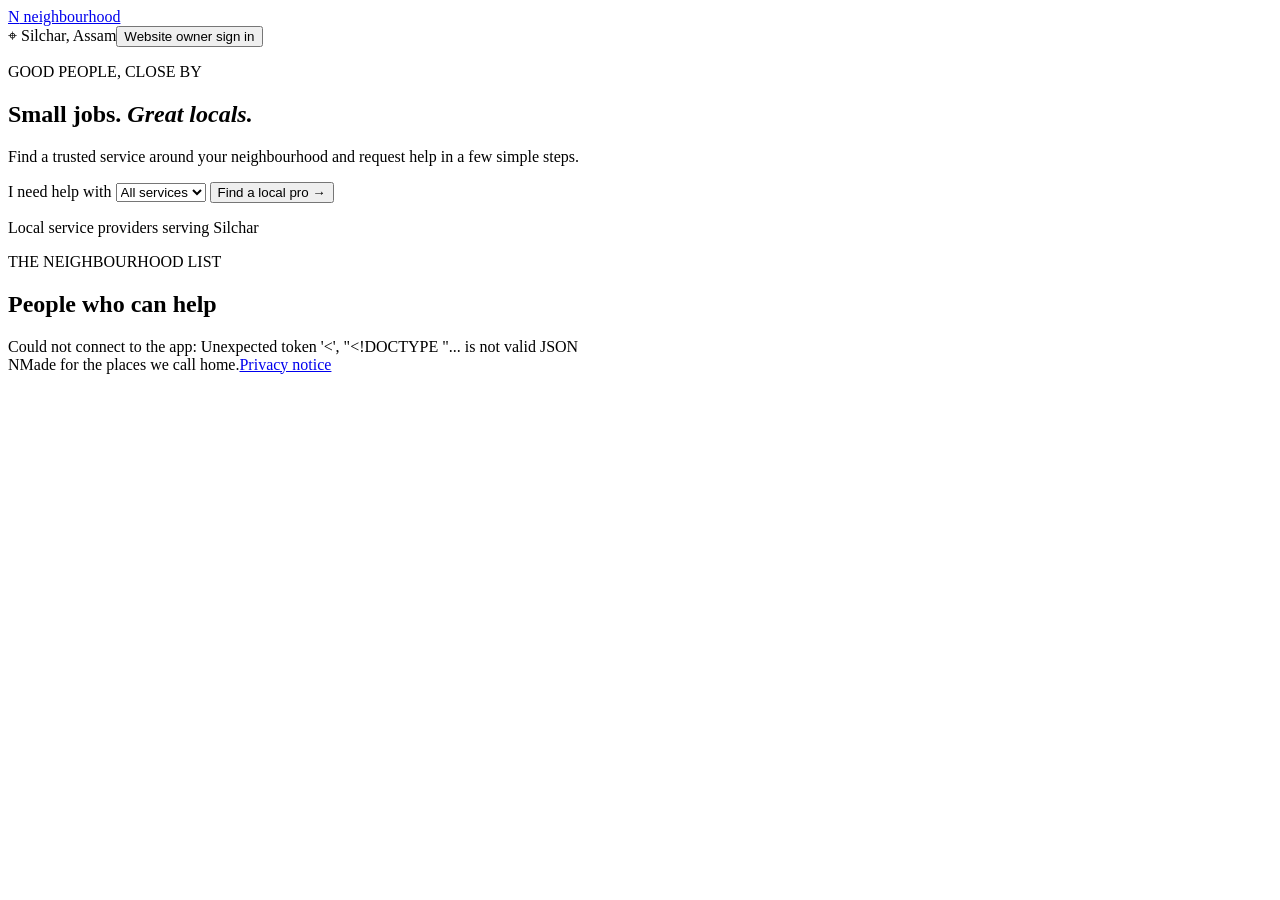
==== static/index.html @ d1319242 "Add static/index.html" ====
<!doctype html>
<html lang="en">
<head>
  <meta charset="utf-8">
  <meta name="viewport" content="width=device-width, initial-scale=1">
  <meta name="description" content="A simple way to find and request local services in Silchar.">
  <title>Neighbourhood — Local Services</title>
  <link rel="stylesheet" href="/static/styles.css">
  <link rel="stylesheet" href="/static/management.css">
</head>
<body>
  <header class="topbar">
    <a class="brand" href="/" aria-label="Neighbourhood home"><span class="brand-mark">N</span> neighbourhood</a>
    <div class="header-actions"><span class="location">⌖ <span>Silchar, Assam</span></span><button id="admin-button" class="manage-button">Website owner sign in</button></div>
  </header>
  <main>
    <section class="hero">
      <p class="eyebrow">GOOD PEOPLE, CLOSE BY</p>
      <h1>Small jobs. <em>Great locals.</em></h1>
      <p class="intro">Find a trusted service around your neighbourhood and request help in a few simple steps.</p>
      <div class="search-row">
        <label class="search-label" for="category-filter">I need help with</label>
        <select id="category-filter"><option value="">All services</option></select>
        <button id="search-button" class="button button-dark">Find a local pro <span>→</span></button>
      </div>
      <p class="microcopy">Local service providers serving Silchar</p>
    </section>
    <p id="success-message" class="success-message" role="status" hidden></p>
    <section class="section-heading">
      <div><p class="eyebrow">THE NEIGHBOURHOOD LIST</p><h2>People who can help</h2></div>
      <span id="provider-count" class="count"></span>
    </section>
    <section id="provider-list" class="provider-grid" aria-live="polite"></section>
    <section class="manage-section admin-only" hidden>
      <div class="section-heading"><div><p class="eyebrow">FOR LOCAL BUSINESSES</p><h2>Manage your listings</h2></div>
        <button id="add-provider-button" class="button button-dark">Add a provider <span>＋</span></button>
      </div>
      <p class="manage-note">Business listings are reviewed and managed by the website owner.</p>
    </section>
    <section class="requests-section admin-only" hidden>
      <div class="section-heading"><div><p class="eyebrow">OWNER MANAGEMENT</p><h2>Recent service requests</h2></div><div class="owner-tools"><span id="request-count" class="count"></span><a class="manage-button" href="/api/admin/requests.csv">Download private backup</a></div></div>
      <div id="request-list" class="request-list" aria-live="polite"></div>
      <p class="manage-note">Requests are not emailed yet. Sign in regularly to check for new requests.</p>
    </section>
  </main>
  <dialog id="request-dialog">
    <form id="request-form" class="request-form">
      <button type="button" id="close-dialog" class="close-button" aria-label="Close">×</button>
      <p class="eyebrow">MAKE IT HAPPEN</p><h2>Request a service</h2>
      <p id="selected-provider" class="selected-provider"></p>
      <input type="hidden" id="service-id" name="service_id">
      <label>Your name<input name="customer_name" required minlength="2" maxlength="80" placeholder="e.g. Biplab Das"></label>
      <label>Phone number<input name="customer_phone" required minlength="7" maxlength="20" placeholder="Your contact number"></label>
      <label>What do you need?<textarea name="details" required minlength="5" maxlength="500" rows="3" placeholder="Tell us a little about the service you need"></textarea></label>
      <label class="consent-row"><input name="privacy_consent" type="checkbox" required> I have read the <a href="/privacy" target="_blank" rel="noopener">privacy notice</a> and agree that the website owner may use these details to follow up about this request.</label>
      <p class="privacy-note">Do not include passwords, payment information, or other sensitive details.</p>
      <p id="form-message" class="form-message" role="status"></p>
      <button class="button button-dark submit-button" type="submit">Send request <span>→</span></button>
    </form>
  </dialog>
  <dialog id="admin-login-dialog">
    <form id="admin-login-form" class="request-form">
      <button type="button" id="close-admin-dialog" class="close-button" aria-label="Close">×</button>
      <p class="eyebrow">WEBSITE MANAGEMENT</p><h2>Owner sign in</h2>
      <label>Owner password<input name="password" type="password" required autocomplete="current-password" placeholder="Enter the website owner password"></label>
      <p id="admin-message" class="form-message" role="status"></p>
      <button class="button button-dark submit-button" type="submit">Sign in</button>
    </form>
  </dialog>
  <dialog id="provider-dialog">
    <form id="provider-form" class="request-form">
      <button type="button" id="close-provider-dialog" class="close-button" aria-label="Close">×</button>
      <p class="eyebrow">LOCAL BUSINESS DIRECTORY</p><h2 id="provider-form-title">Add a provider</h2>
      <input type="hidden" name="provider_id">
      <label>Business name<input name="name" required minlength="2" maxlength="80" placeholder="e.g. Das Home Services"></label>
      <label>Service category<input name="category" required minlength="2" maxlength="50" placeholder="e.g. Plumbing"></label>
      <label>Area served<input name="area" required minlength="2" maxlength="80" placeholder="e.g. Silchar"></label>
      <label>Contact phone<input name="phone" required minlength="7" maxlength="20" placeholder="Business contact number"></label>
      <p id="provider-form-message" class="form-message" role="status"></p>
      <button class="button button-dark submit-button" type="submit">Save listing <span>→</span></button>
    </form>
  </dialog>
  <footer><span class="brand-mark">N</span><span>Made for the places we call home.</span><a class="footer-note" href="/privacy">Privacy notice</a></footer>
  <script src="/static/app.js"></script>
</body>
</html>
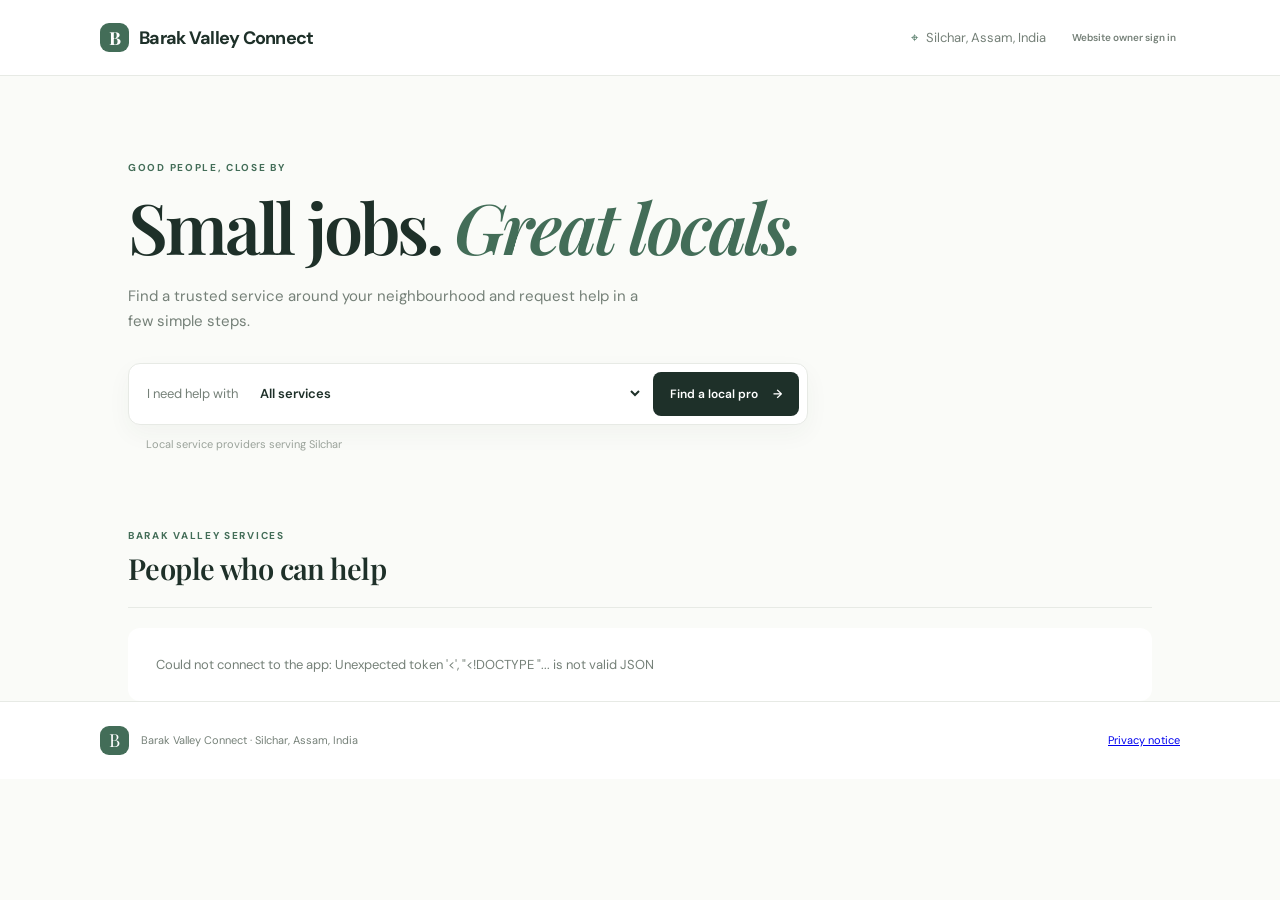
==== commit da2a7402: "Rebrand static/index.html for Barak Valley Connect" ====
--- a/static/index.html
+++ b/static/index.html
@@ -3,15 +3,15 @@
 <head>
   <meta charset="utf-8">
   <meta name="viewport" content="width=device-width, initial-scale=1">
-  <meta name="description" content="A simple way to find and request local services in Silchar.">
-  <title>Neighbourhood — Local Services</title>
+  <meta name="description" content="Find and request local services across the Barak Valley, based in Silchar, Assam, India.">
+  <title>Barak Valley Connect — Local Services</title>
   <link rel="stylesheet" href="/static/styles.css">
   <link rel="stylesheet" href="/static/management.css">
 </head>
 <body>
   <header class="topbar">
-    <a class="brand" href="/" aria-label="Neighbourhood home"><span class="brand-mark">N</span> neighbourhood</a>
-    <div class="header-actions"><span class="location">⌖ <span>Silchar, Assam</span></span><button id="admin-button" class="manage-button">Website owner sign in</button></div>
+    <a class="brand" href="/" aria-label="Barak Valley Connect home"><span class="brand-mark">B</span> Barak Valley Connect</a>
+    <div class="header-actions"><span class="location">⌖ <span>Silchar, Assam, India</span></span><button id="admin-button" class="manage-button">Website owner sign in</button></div>
   </header>
   <main>
     <section class="hero">
@@ -27,7 +27,7 @@
     </section>
     <p id="success-message" class="success-message" role="status" hidden></p>
     <section class="section-heading">
-      <div><p class="eyebrow">THE NEIGHBOURHOOD LIST</p><h2>People who can help</h2></div>
+      <div><p class="eyebrow">BARAK VALLEY SERVICES</p><h2>People who can help</h2></div>
       <span id="provider-count" class="count"></span>
     </section>
     <section id="provider-list" class="provider-grid" aria-live="polite"></section>
@@ -80,7 +80,7 @@
       <button class="button button-dark submit-button" type="submit">Save listing <span>→</span></button>
     </form>
   </dialog>
-  <footer><span class="brand-mark">N</span><span>Made for the places we call home.</span><a class="footer-note" href="/privacy">Privacy notice</a></footer>
+  <footer><span class="brand-mark">B</span><span>Barak Valley Connect · Silchar, Assam, India</span><a class="footer-note" href="/privacy">Privacy notice</a></footer>
   <script src="/static/app.js"></script>
 </body>
 </html>
--- a/static/styles.css
+++ b/static/styles.css
@@ -0,0 +1,3 @@
+@import url('https://fonts.googleapis.com/css2?family=DM+Sans:wght@400;500;600;700&family=Playfair+Display:ital,wght@0,600;0,700;1,600&display=swap');
+:root{--ink:#1e3029;--muted:#758078;--green:#436d58;--line:#e7eae5;--paper:#fafbf8;--cream:#eff3eb;--orange:#dca87a}*{box-sizing:border-box}body{margin:0;background:var(--paper);color:var(--ink);font-family:'DM Sans',sans-serif}.topbar{height:76px;border-bottom:1px solid var(--line);display:flex;align-items:center;justify-content:space-between;padding:0 max(calc((100vw - 1080px)/2),7vw);background:#fff}.brand{font-weight:700;letter-spacing:-.04em;font-size:18px;display:flex;gap:10px;align-items:center;color:var(--ink);text-decoration:none}.brand-mark{width:29px;height:29px;border-radius:9px;background:var(--green);color:#fff;display:inline-grid;place-items:center;font-family:'Playfair Display',serif;font-size:18px}.location{color:var(--green);font-size:13px;display:flex;gap:8px;align-items:center}.location span{color:var(--muted)}main{max-width:1080px;margin:auto;padding:0 28px}.hero{padding:85px 0 78px;max-width:730px}.eyebrow{font-size:10px;font-weight:700;letter-spacing:.17em;color:var(--green);margin:0 0 15px}.hero h1{font:600 clamp(44px,7vw,70px)/1.07 'Playfair Display',serif;letter-spacing:-.045em;margin:0}.hero h1 em{color:var(--green);font-weight:600}.intro{max-width:515px;color:var(--muted);line-height:1.7;font-size:15px;margin:20px 0 28px}.search-row{display:flex;align-items:center;gap:10px;background:#fff;border:1px solid var(--line);border-radius:12px;padding:8px 8px 8px 18px;box-shadow:0 9px 24px #3346390b;max-width:680px}.search-label{font-size:13px;color:var(--muted);white-space:nowrap}.search-row select{border:0;background:transparent;color:var(--ink);font:600 13px 'DM Sans',sans-serif;flex:1;min-width:90px;padding:12px 8px;outline:none}.button{font:600 12px 'DM Sans',sans-serif;cursor:pointer;border:0;border-radius:8px;padding:14px 17px}.button-dark{background:var(--ink);color:#fff}.button span{margin-left:12px}.microcopy{font-size:11px;color:#9aa29a;margin:12px 0 0 18px}.section-heading{display:flex;align-items:end;justify-content:space-between;padding-bottom:20px;border-bottom:1px solid var(--line)}.section-heading .eyebrow{margin-bottom:7px}.section-heading h2,.request-form h2{font:600 29px 'Playfair Display',serif;margin:0;letter-spacing:-.02em}.count{font-size:12px;color:var(--muted);padding-bottom:5px}.provider-grid{display:grid;grid-template-columns:repeat(3,1fr);gap:15px;padding-top:20px}.provider-card{background:#fff;border:1px solid var(--line);border-radius:12px;padding:20px;display:flex;flex-direction:column;min-height:202px;transition:transform .2s,box-shadow .2s}.provider-card:hover{transform:translateY(-3px);box-shadow:0 10px 24px #33463912}.card-top{display:flex;align-items:center;justify-content:space-between}.avatar{width:42px;height:42px;border-radius:13px;background:var(--cream);display:grid;place-items:center;color:var(--green);font:600 19px 'Playfair Display',serif}.tag{font-size:10px;background:#f4f5f1;color:#647269;padding:6px 9px;border-radius:20px}.provider-card h3{font-size:15px;margin:17px 0 6px}.provider-meta{font-size:12px;color:var(--muted);display:flex;gap:6px;align-items:center}.card-bottom{display:flex;justify-content:space-between;align-items:center;border-top:1px solid #f0f1ee;padding-top:13px;margin-top:auto}.phone{font-size:11px;color:var(--muted)}.request-button{font:600 11px 'DM Sans',sans-serif;color:var(--green);border:0;background:transparent;cursor:pointer}.request-button:hover{text-decoration:underline}.empty-state{grid-column:1/-1;padding:28px;background:#fff;border-radius:12px;color:var(--muted);font-size:13px}.requests-section{padding:76px 0 85px}.request-list{margin-top:16px;background:#fff;border:1px solid var(--line);border-radius:12px;overflow:hidden}.request-row{display:grid;grid-template-columns:1.1fr 1.2fr 1fr auto;gap:14px;align-items:center;padding:15px 18px;border-bottom:1px solid #eff0ed;font-size:12px}.request-row:last-child{border-bottom:0}.request-row strong{font-weight:600}.request-sub{color:var(--muted);font-size:11px;margin-top:4px}.status{border-radius:20px;padding:6px 10px;font-size:10px;background:#f8f0e4;color:#936936;width:max-content}.status.Accepted{background:#edf3ed;color:#4c7559}.status.Completed{background:#e8f1ed;color:#3f765b}.status.Cancelled{background:#f7ece9;color:#a2675d}.status-control{font:11px 'DM Sans',sans-serif;border:1px solid var(--line);background:white;color:var(--muted);border-radius:6px;padding:6px}dialog{border:0;padding:0;border-radius:16px;width:min(470px,calc(100vw - 28px));box-shadow:0 24px 70px #1c2c2240}dialog::backdrop{background:#14251db5;backdrop-filter:blur(3px)}.request-form{padding:32px;position:relative}.close-button{position:absolute;right:20px;top:17px;border:0;background:none;font-size:25px;color:var(--muted);cursor:pointer}.request-form h2{margin-bottom:6px}.selected-provider{font-size:13px;color:var(--green);margin:0 0 22px}.request-form label{display:block;font-size:11px;font-weight:600;margin:14px 0;color:var(--ink)}.request-form input,.request-form textarea{display:block;width:100%;border:1px solid var(--line);border-radius:8px;padding:12px;margin-top:7px;font:13px 'DM Sans',sans-serif;outline-color:var(--green)}.request-form textarea{resize:vertical}.submit-button{width:100%;margin-top:5px}.form-message{font-size:12px;color:#a2675d;min-height:14px}footer{border-top:1px solid var(--line);display:flex;align-items:center;gap:12px;padding:24px max(calc((100vw - 1080px)/2),7vw);font-size:11px;color:var(--muted);background:white}.footer-note{margin-left:auto}@media(max-width:700px){.topbar{padding:0 20px}.location{font-size:11px}.hero{padding:64px 0 56px}.search-row{flex-wrap:wrap;padding:12px}.search-label{width:100%;padding:4px 2px 0}.search-row select{padding:8px 2px}.search-row .button{width:100%}.provider-grid{grid-template-columns:1fr}.provider-card{min-height:178px}.requests-section{padding:56px 0}.request-row{grid-template-columns:1fr 1fr}.request-row>div:last-child{justify-self:end}footer{padding:20px;flex-wrap:wrap}.footer-note{width:100%;margin-left:41px}}
+
--- a/static/management.css
+++ b/static/management.css
@@ -0,0 +1,7 @@
+.manage-section{padding:50px 0 12px}.manage-note{font-size:12px;color:var(--muted);margin:15px 0 0}.card-actions{display:flex;align-items:center;gap:8px}.manage-button{font:600 10px 'DM Sans',sans-serif;border:0;background:none;color:var(--muted);cursor:pointer;padding:4px}.manage-button:hover{color:var(--green);text-decoration:underline}.delete-provider:hover{color:#a2675d}.card-bottom{gap:10px}.phone{white-space:nowrap}.provider-card{min-height:220px}
+@media(max-width:700px){.section-heading{gap:12px;align-items:center}.section-heading h2{font-size:25px}.manage-section .button{padding:11px 12px}.card-bottom{align-items:flex-start;flex-direction:column}.card-actions{width:100%;justify-content:space-between}.phone{padding:0 4px}.manage-section{padding-top:42px}}
+.header-actions{display:flex;align-items:center;gap:22px}.privacy-note,.policy-footnote{color:var(--muted);font-size:11px;line-height:1.6}.consent-row{display:flex!important;align-items:flex-start;gap:9px;font-weight:400!important;line-height:1.5}.consent-row input{width:auto!important;margin:2px 0 0!important;flex:0 0 auto}.consent-row a{color:var(--green)}.success-message{background:var(--cream);border:1px solid var(--line);border-radius:10px;padding:14px 18px;color:var(--green);font-size:13px}.policy-page{max-width:760px;padding-top:64px;padding-bottom:80px}.policy-page h1{font:600 48px 'Playfair Display',serif;margin:0 0 24px}.policy-page h2{font:600 23px 'Playfair Display',serif;margin:32px 0 9px}.policy-page p{max-width:680px;color:var(--muted);font-size:14px;line-height:1.75}.policy-draft{padding:16px 18px;border-radius:9px;background:#fff2df;color:#76572b;line-height:1.6;font-size:13px}
+*[hidden]{display:none!important}
+.owner-tools{display:flex;align-items:center;gap:16px}.delete-request{color:#a2675d}
+@media(max-width:700px){.owner-tools{align-items:flex-end;flex-direction:column;gap:6px}.request-row{grid-template-columns:1fr 1fr}.request-row .status-control,.request-row .delete-request{justify-self:start}}
+
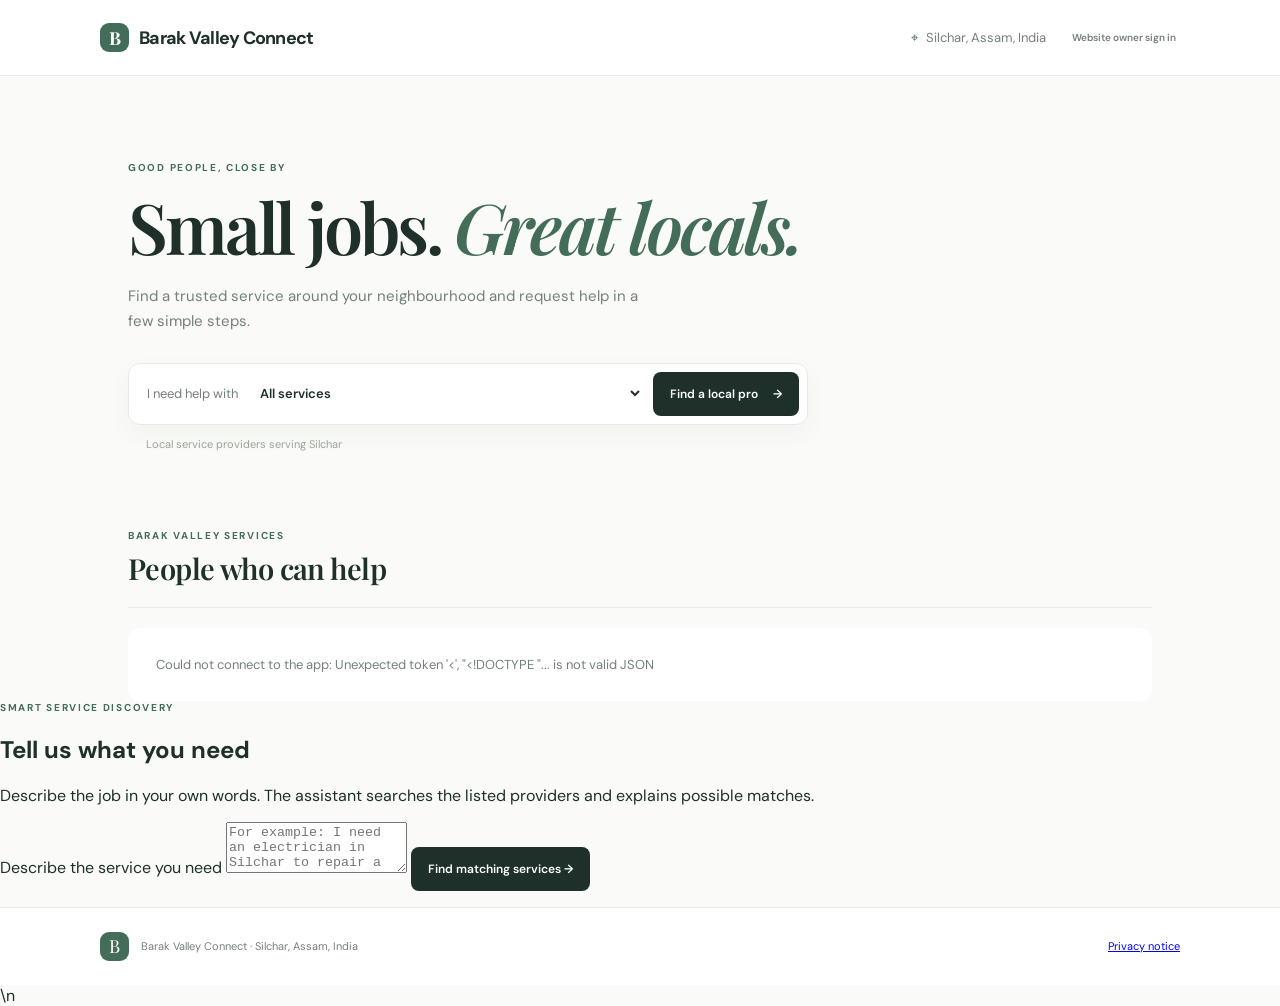
==== commit 373c7a98: "Add natural language AI service discovery section" ====
--- a/static/index.html
+++ b/static/index.html
@@ -80,8 +80,22 @@
       <button class="button button-dark submit-button" type="submit">Save listing <span>→</span></button>
     </form>
   </dialog>
+
+    <section class="ai-section" aria-labelledby="ai-heading">
+      <p class="eyebrow">SMART SERVICE DISCOVERY</p>
+      <h2 id="ai-heading">Tell us what you need</h2>
+      <p class="ai-intro">Describe the job in your own words. The assistant searches the listed providers and explains possible matches.</p>
+      <form id="ai-form" class="ai-form">
+        <label class="sr-only" for="ai-question">Describe the service you need</label>
+        <textarea id="ai-question" name="question" rows="3" minlength="5" maxlength="1000" required placeholder="For example: I need an electrician in Silchar to repair a ceiling fan."></textarea>
+        <button class="button button-dark" type="submit">Find matching services →</button>
+      </form>
+      <p id="ai-status" class="ai-status" role="status" aria-live="polite"></p>
+      <div id="ai-answer" class="ai-answer" hidden></div>
+      <div id="ai-matches" class="ai-matches"></div>
+    </section>
   <footer><span class="brand-mark">B</span><span>Barak Valley Connect · Silchar, Assam, India</span><a class="footer-note" href="/privacy">Privacy notice</a></footer>
-  <script src="/static/app.js"></script>
+  <script src="/static/app.js"></script>\n  <script src="/static/ai-assistant.js"></script>
 </body>
 </html>
 
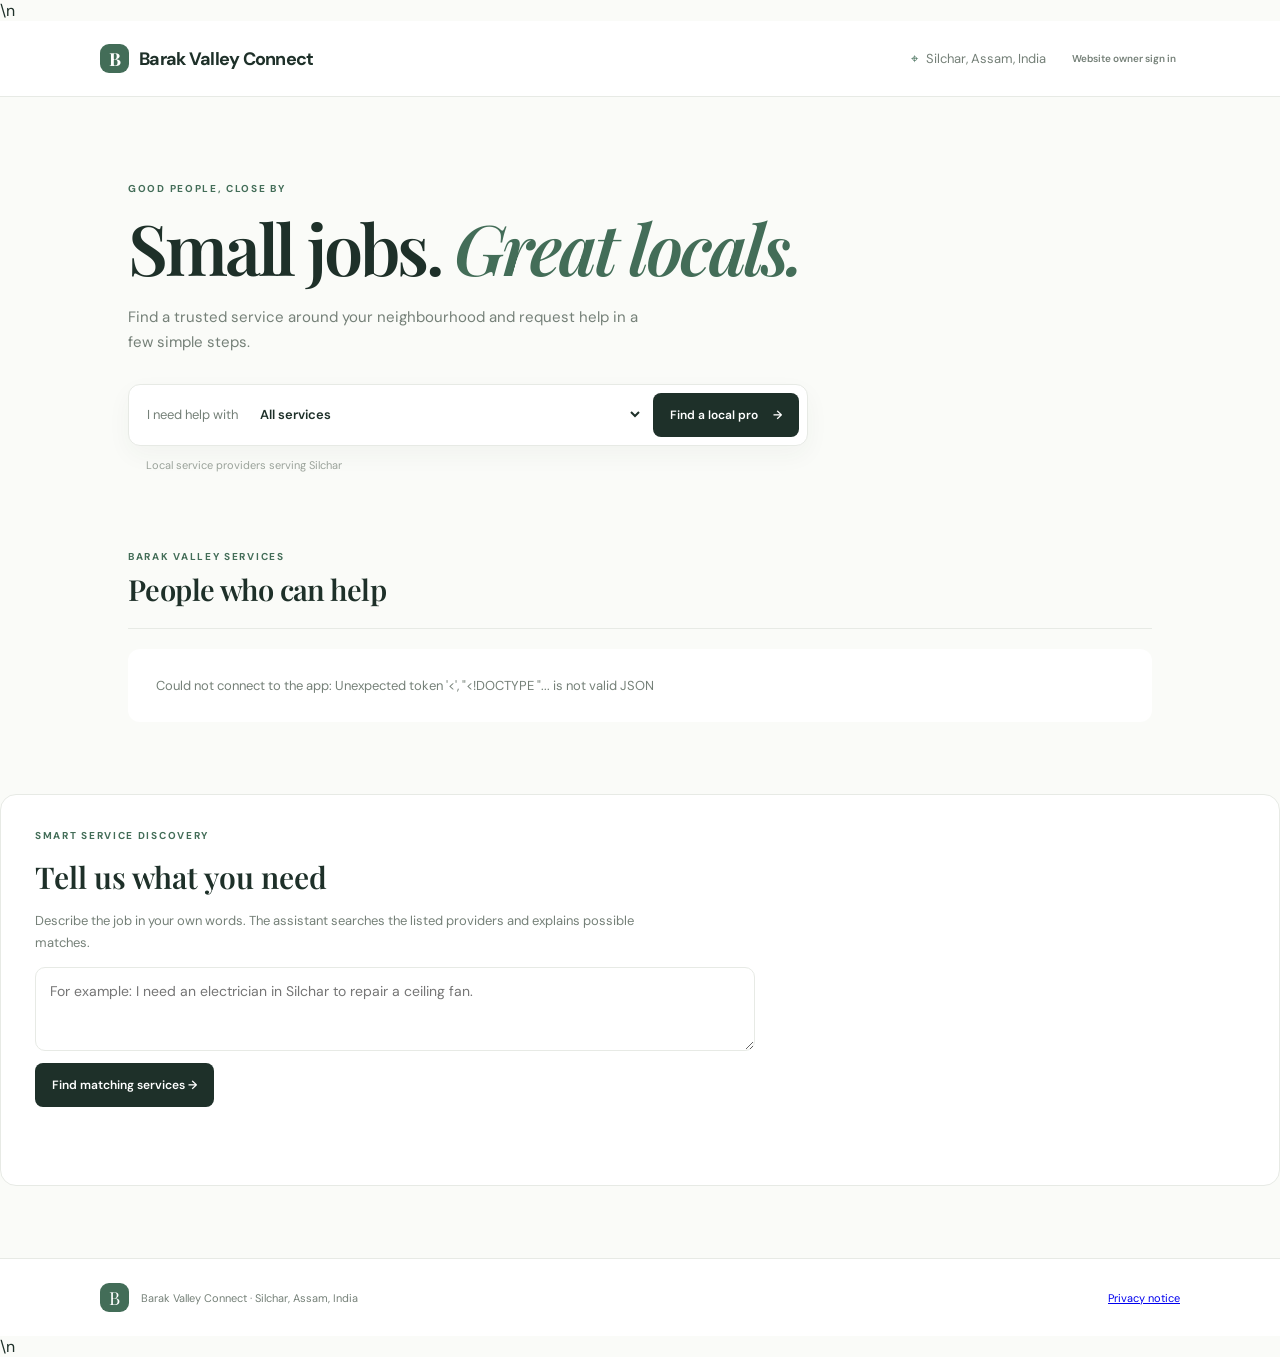
==== commit ca614916: "Load AI assistant styles" ====
--- a/static/index.html
+++ b/static/index.html
@@ -5,7 +5,7 @@
   <meta name="viewport" content="width=device-width, initial-scale=1">
   <meta name="description" content="Find and request local services across the Barak Valley, based in Silchar, Assam, India.">
   <title>Barak Valley Connect — Local Services</title>
-  <link rel="stylesheet" href="/static/styles.css">
+  <link rel="stylesheet" href="/static/styles.css">\n  <link rel="stylesheet" href="/static/ai-assistant.css">
   <link rel="stylesheet" href="/static/management.css">
 </head>
 <body>
--- a/static/ai-assistant.css
+++ b/static/ai-assistant.css
@@ -0,0 +1 @@
+.ai-section{margin:72px 0;padding:34px;background:#fff;border:1px solid var(--line);border-radius:16px}.ai-section h2{font:600 30px 'Playfair Display',serif;margin:0}.ai-intro{color:var(--muted);font-size:13px;line-height:1.7;max-width:620px}.ai-form{display:grid;gap:12px;max-width:720px}.ai-form textarea{width:100%;resize:vertical;border:1px solid var(--line);border-radius:10px;padding:14px;font:14px 'DM Sans',sans-serif;outline-color:var(--green)}.ai-form button{justify-self:start}.ai-status{font-size:12px;color:var(--muted);min-height:18px}.ai-answer{white-space:pre-wrap;background:var(--cream);border-radius:10px;padding:16px;font-size:13px;line-height:1.7}.ai-matches{display:grid;grid-template-columns:repeat(auto-fit,minmax(180px,1fr));gap:10px;margin-top:14px}.ai-matches h3{grid-column:1/-1;font-size:14px}.ai-match-card{border:1px solid var(--line);border-radius:10px;padding:14px;font-size:13px}.ai-match-card p{color:var(--muted);margin-bottom:0;font-size:12px}.sr-only{position:absolute;width:1px;height:1px;padding:0;margin:-1px;overflow:hidden;clip:rect(0,0,0,0);white-space:nowrap;border:0}@media(max-width:700px){.ai-section{padding:22px;margin:50px 0}.ai-form button{width:100%}}
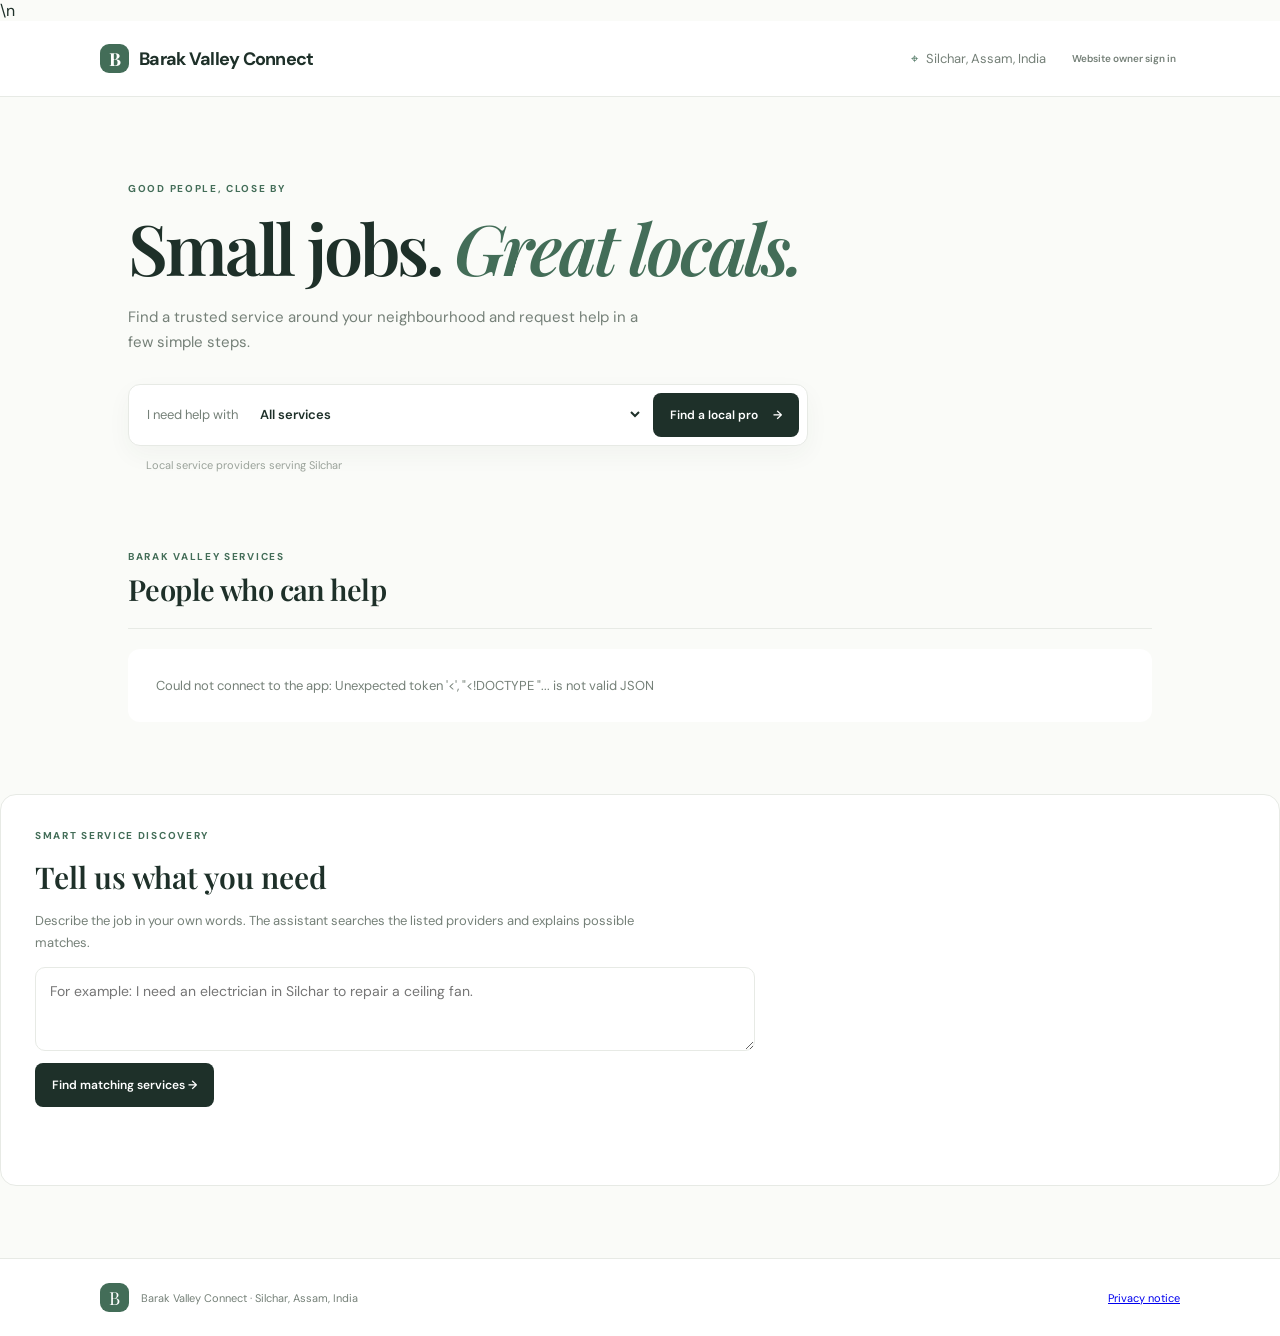
==== commit e43bcc73: "Fix AI script tag markup" ====
--- a/static/index.html
+++ b/static/index.html
@@ -95,7 +95,8 @@
       <div id="ai-matches" class="ai-matches"></div>
     </section>
   <footer><span class="brand-mark">B</span><span>Barak Valley Connect · Silchar, Assam, India</span><a class="footer-note" href="/privacy">Privacy notice</a></footer>
-  <script src="/static/app.js"></script>\n  <script src="/static/ai-assistant.js"></script>
+  <script src="/static/app.js"></script>
+  <script src="/static/ai-assistant.js"></script>
 </body>
 </html>
 
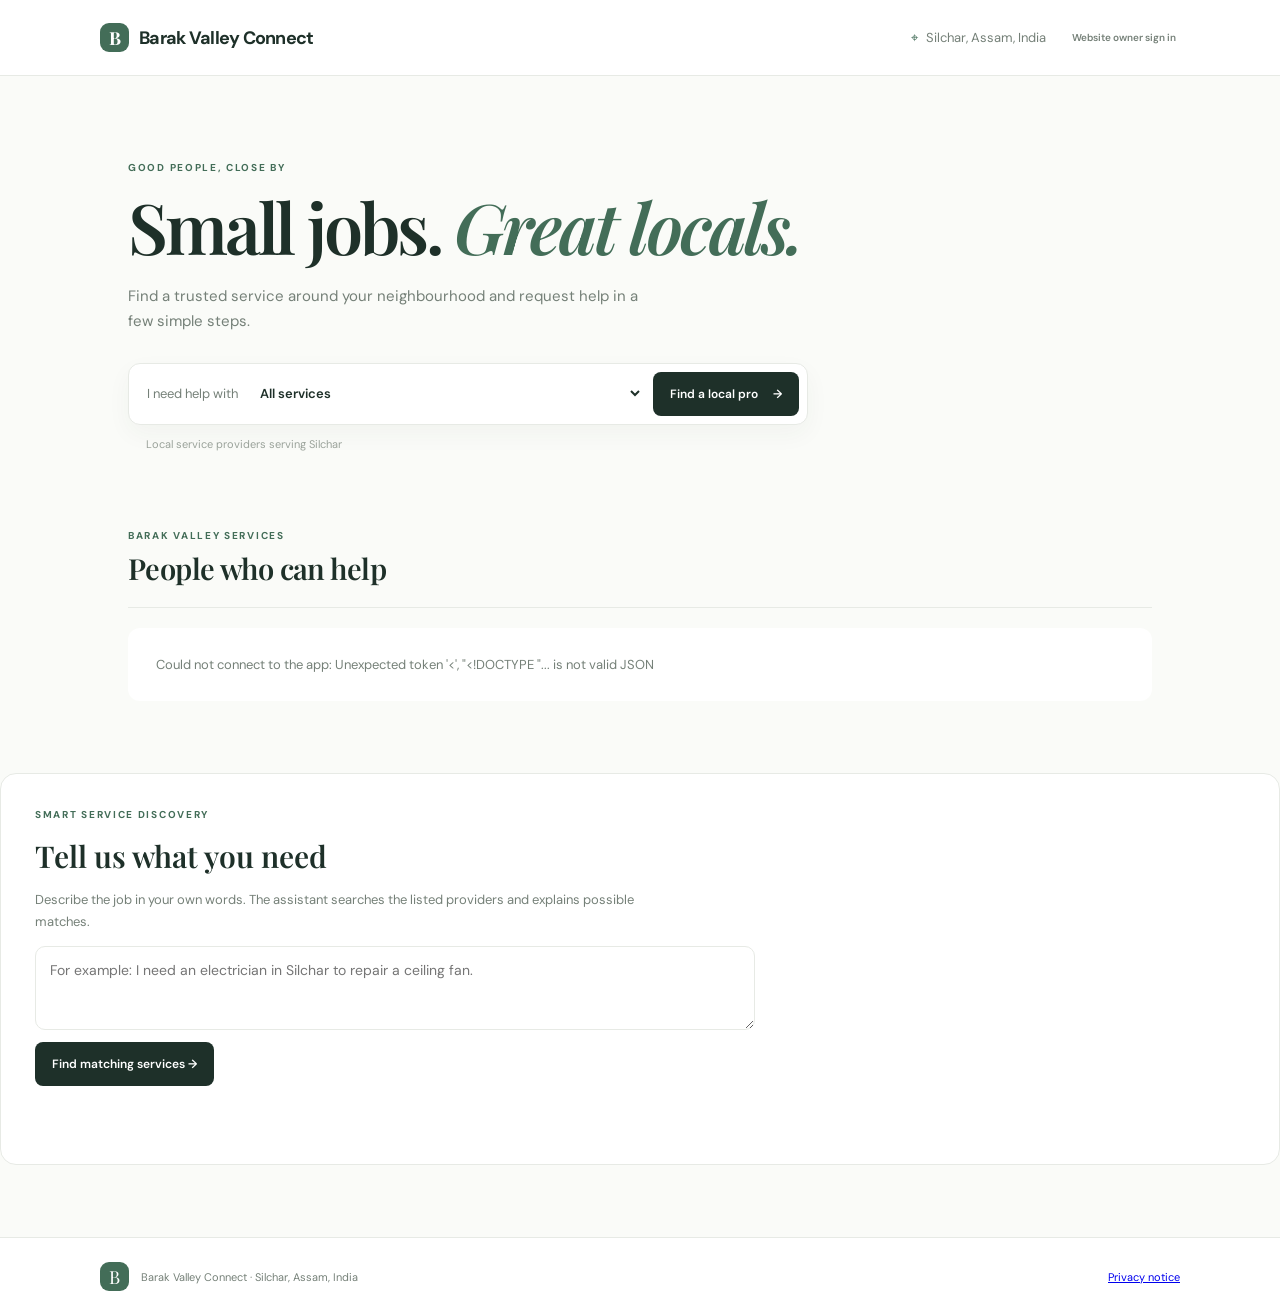
==== commit 6044835b: "Correct stylesheet and script line breaks" ====
--- a/static/index.html
+++ b/static/index.html
@@ -5,7 +5,8 @@
   <meta name="viewport" content="width=device-width, initial-scale=1">
   <meta name="description" content="Find and request local services across the Barak Valley, based in Silchar, Assam, India.">
   <title>Barak Valley Connect — Local Services</title>
-  <link rel="stylesheet" href="/static/styles.css">\n  <link rel="stylesheet" href="/static/ai-assistant.css">
+  <link rel="stylesheet" href="/static/styles.css">
+  <link rel="stylesheet" href="/static/ai-assistant.css">
   <link rel="stylesheet" href="/static/management.css">
 </head>
 <body>
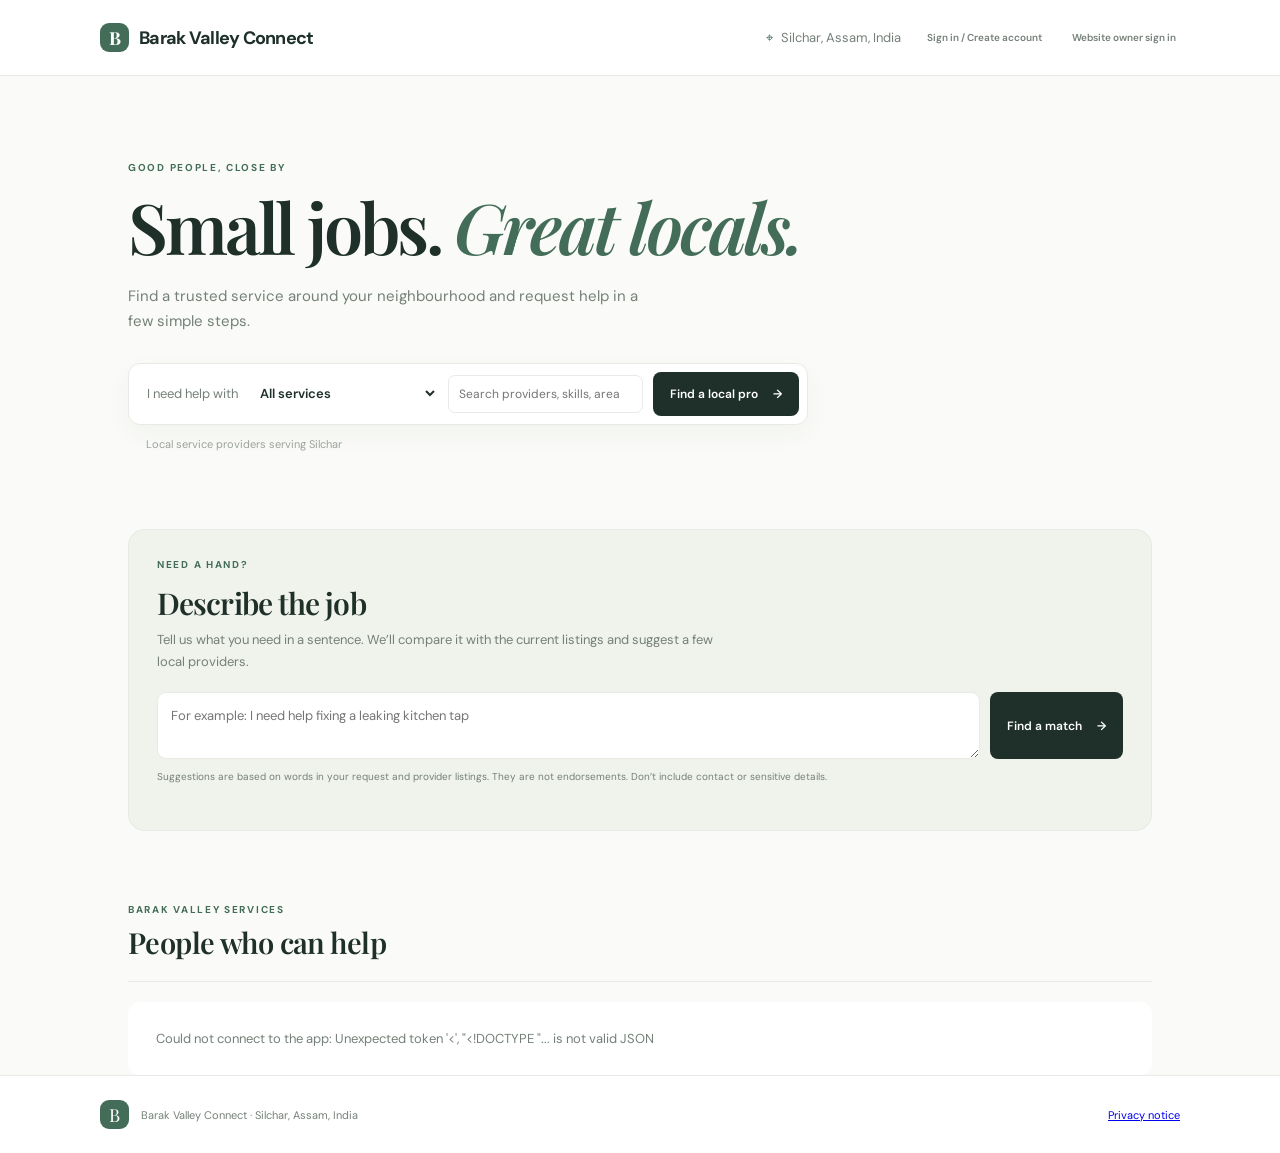
==== commit 8392f85d: "Complete Barak Valley Connect AI service matching" ====
--- a/static/index.html
+++ b/static/index.html
@@ -5,14 +5,14 @@
   <meta name="viewport" content="width=device-width, initial-scale=1">
   <meta name="description" content="Find and request local services across the Barak Valley, based in Silchar, Assam, India.">
   <title>Barak Valley Connect — Local Services</title>
+  <link rel="icon" href="/static/favicon.svg" type="image/svg+xml">
   <link rel="stylesheet" href="/static/styles.css">
-  <link rel="stylesheet" href="/static/ai-assistant.css">
   <link rel="stylesheet" href="/static/management.css">
 </head>
 <body>
   <header class="topbar">
     <a class="brand" href="/" aria-label="Barak Valley Connect home"><span class="brand-mark">B</span> Barak Valley Connect</a>
-    <div class="header-actions"><span class="location">⌖ <span>Silchar, Assam, India</span></span><button id="admin-button" class="manage-button">Website owner sign in</button></div>
+    <div class="header-actions"><span class="location">⌖ <span>Silchar, Assam, India</span></span><button id="account-button" class="manage-button">Sign in / Create account</button><button id="admin-button" class="manage-button">Website owner sign in</button></div>
   </header>
   <main>
     <section class="hero">
@@ -22,11 +22,23 @@
       <div class="search-row">
         <label class="search-label" for="category-filter">I need help with</label>
         <select id="category-filter"><option value="">All services</option></select>
+        <input id="provider-search" type="search" placeholder="Search providers, skills, area" aria-label="Search providers, skills, or area">
         <button id="search-button" class="button button-dark">Find a local pro <span>→</span></button>
       </div>
       <p class="microcopy">Local service providers serving Silchar</p>
     </section>
     <p id="success-message" class="success-message" role="status" hidden></p>
+    <section class="match-section" aria-labelledby="match-title">
+      <div class="match-copy"><p class="eyebrow">NEED A HAND?</p><h2 id="match-title">Describe the job</h2>
+        <p>Tell us what you need in a sentence. We’ll compare it with the current listings and suggest a few local providers.</p></div>
+      <form id="match-form" class="match-form">
+        <label class="visually-hidden" for="match-description">Describe the service you need</label>
+        <textarea id="match-description" name="description" required minlength="3" maxlength="300" rows="2" placeholder="For example: I need help fixing a leaking kitchen tap"></textarea>
+        <button id="match-button" class="button button-dark" type="submit">Find a match <span>→</span></button>
+      </form>
+      <p class="match-note">Suggestions are based on words in your request and provider listings. They are not endorsements. Don’t include contact or sensitive details.</p>
+      <div id="match-results" class="match-results" aria-live="polite"></div>
+    </section>
     <section class="section-heading">
       <div><p class="eyebrow">BARAK VALLEY SERVICES</p><h2>People who can help</h2></div>
       <span id="provider-count" class="count"></span>
@@ -59,6 +71,36 @@
       <button class="button button-dark submit-button" type="submit">Send request <span>→</span></button>
     </form>
   </dialog>
+  <dialog id="account-dialog">
+    <section class="request-form account-panel">
+      <button type="button" id="close-account-dialog" class="close-button" aria-label="Close">×</button>
+      <p class="eyebrow">YOUR ACCOUNT</p><h2 id="account-title">Sign in</h2>
+      <form id="account-form">
+        <div class="account-mode"><button type="button" id="account-login-mode" class="manage-button">Sign in</button><button type="button" id="account-register-mode" class="manage-button">Create account</button></div>
+        <label>Email<input name="email" type="email" required maxlength="254" autocomplete="email"></label>
+        <label>Password<input name="password" type="password" required minlength="10" maxlength="128" autocomplete="current-password"></label>
+        <div id="account-register-fields" hidden>
+          <label>I am a<select name="role"><option value="customer">Customer</option><option value="provider">Service provider</option></select></label>
+          <label>Your name<input name="display_name" minlength="2" maxlength="80"></label>
+          <label>Phone number<input name="phone" minlength="7" maxlength="20"></label>
+          <div id="provider-register-fields" hidden>
+            <label>Service category<input name="category" minlength="2" maxlength="50" placeholder="e.g. Plumbing"></label>
+            <label>Area served<input name="area" minlength="2" maxlength="80" placeholder="e.g. Silchar"></label>
+            <label>About your service<textarea name="description" maxlength="1000" rows="3"></textarea></label>
+            <label>Skills or services<input name="skills" maxlength="500" placeholder="e.g. tap repair, pipe fitting"></label>
+          </div>
+        </div>
+        <p id="account-message" class="form-message" role="status"></p>
+        <button id="account-submit" class="button button-dark submit-button" type="submit">Sign in</button>
+      </form>
+      <div id="account-dashboard" hidden>
+        <p id="account-welcome" class="selected-provider"></p>
+        <div id="account-actions" class="account-actions"></div>
+        <div id="account-details" class="account-details"></div>
+        <button type="button" id="account-logout" class="manage-button">Sign out</button>
+      </div>
+    </section>
+  </dialog>
   <dialog id="admin-login-dialog">
     <form id="admin-login-form" class="request-form">
       <button type="button" id="close-admin-dialog" class="close-button" aria-label="Close">×</button>
@@ -77,27 +119,14 @@
       <label>Service category<input name="category" required minlength="2" maxlength="50" placeholder="e.g. Plumbing"></label>
       <label>Area served<input name="area" required minlength="2" maxlength="80" placeholder="e.g. Silchar"></label>
       <label>Contact phone<input name="phone" required minlength="7" maxlength="20" placeholder="Business contact number"></label>
+      <label>About this service<textarea name="description" maxlength="1000" rows="3"></textarea></label>
+      <label>Skills or services<input name="skills" maxlength="500" placeholder="e.g. tap repair, pipe fitting"></label>
       <p id="provider-form-message" class="form-message" role="status"></p>
       <button class="button button-dark submit-button" type="submit">Save listing <span>→</span></button>
     </form>
   </dialog>
-
-    <section class="ai-section" aria-labelledby="ai-heading">
-      <p class="eyebrow">SMART SERVICE DISCOVERY</p>
-      <h2 id="ai-heading">Tell us what you need</h2>
-      <p class="ai-intro">Describe the job in your own words. The assistant searches the listed providers and explains possible matches.</p>
-      <form id="ai-form" class="ai-form">
-        <label class="sr-only" for="ai-question">Describe the service you need</label>
-        <textarea id="ai-question" name="question" rows="3" minlength="5" maxlength="1000" required placeholder="For example: I need an electrician in Silchar to repair a ceiling fan."></textarea>
-        <button class="button button-dark" type="submit">Find matching services →</button>
-      </form>
-      <p id="ai-status" class="ai-status" role="status" aria-live="polite"></p>
-      <div id="ai-answer" class="ai-answer" hidden></div>
-      <div id="ai-matches" class="ai-matches"></div>
-    </section>
   <footer><span class="brand-mark">B</span><span>Barak Valley Connect · Silchar, Assam, India</span><a class="footer-note" href="/privacy">Privacy notice</a></footer>
   <script src="/static/app.js"></script>
-  <script src="/static/ai-assistant.js"></script>
 </body>
 </html>
 
--- a/static/styles.css
+++ b/static/styles.css
@@ -1,3 +1,7 @@
 @import url('https://fonts.googleapis.com/css2?family=DM+Sans:wght@400;500;600;700&family=Playfair+Display:ital,wght@0,600;0,700;1,600&display=swap');
 :root{--ink:#1e3029;--muted:#758078;--green:#436d58;--line:#e7eae5;--paper:#fafbf8;--cream:#eff3eb;--orange:#dca87a}*{box-sizing:border-box}body{margin:0;background:var(--paper);color:var(--ink);font-family:'DM Sans',sans-serif}.topbar{height:76px;border-bottom:1px solid var(--line);display:flex;align-items:center;justify-content:space-between;padding:0 max(calc((100vw - 1080px)/2),7vw);background:#fff}.brand{font-weight:700;letter-spacing:-.04em;font-size:18px;display:flex;gap:10px;align-items:center;color:var(--ink);text-decoration:none}.brand-mark{width:29px;height:29px;border-radius:9px;background:var(--green);color:#fff;display:inline-grid;place-items:center;font-family:'Playfair Display',serif;font-size:18px}.location{color:var(--green);font-size:13px;display:flex;gap:8px;align-items:center}.location span{color:var(--muted)}main{max-width:1080px;margin:auto;padding:0 28px}.hero{padding:85px 0 78px;max-width:730px}.eyebrow{font-size:10px;font-weight:700;letter-spacing:.17em;color:var(--green);margin:0 0 15px}.hero h1{font:600 clamp(44px,7vw,70px)/1.07 'Playfair Display',serif;letter-spacing:-.045em;margin:0}.hero h1 em{color:var(--green);font-weight:600}.intro{max-width:515px;color:var(--muted);line-height:1.7;font-size:15px;margin:20px 0 28px}.search-row{display:flex;align-items:center;gap:10px;background:#fff;border:1px solid var(--line);border-radius:12px;padding:8px 8px 8px 18px;box-shadow:0 9px 24px #3346390b;max-width:680px}.search-label{font-size:13px;color:var(--muted);white-space:nowrap}.search-row select{border:0;background:transparent;color:var(--ink);font:600 13px 'DM Sans',sans-serif;flex:1;min-width:90px;padding:12px 8px;outline:none}.button{font:600 12px 'DM Sans',sans-serif;cursor:pointer;border:0;border-radius:8px;padding:14px 17px}.button-dark{background:var(--ink);color:#fff}.button span{margin-left:12px}.microcopy{font-size:11px;color:#9aa29a;margin:12px 0 0 18px}.section-heading{display:flex;align-items:end;justify-content:space-between;padding-bottom:20px;border-bottom:1px solid var(--line)}.section-heading .eyebrow{margin-bottom:7px}.section-heading h2,.request-form h2{font:600 29px 'Playfair Display',serif;margin:0;letter-spacing:-.02em}.count{font-size:12px;color:var(--muted);padding-bottom:5px}.provider-grid{display:grid;grid-template-columns:repeat(3,1fr);gap:15px;padding-top:20px}.provider-card{background:#fff;border:1px solid var(--line);border-radius:12px;padding:20px;display:flex;flex-direction:column;min-height:202px;transition:transform .2s,box-shadow .2s}.provider-card:hover{transform:translateY(-3px);box-shadow:0 10px 24px #33463912}.card-top{display:flex;align-items:center;justify-content:space-between}.avatar{width:42px;height:42px;border-radius:13px;background:var(--cream);display:grid;place-items:center;color:var(--green);font:600 19px 'Playfair Display',serif}.tag{font-size:10px;background:#f4f5f1;color:#647269;padding:6px 9px;border-radius:20px}.provider-card h3{font-size:15px;margin:17px 0 6px}.provider-meta{font-size:12px;color:var(--muted);display:flex;gap:6px;align-items:center}.card-bottom{display:flex;justify-content:space-between;align-items:center;border-top:1px solid #f0f1ee;padding-top:13px;margin-top:auto}.phone{font-size:11px;color:var(--muted)}.request-button{font:600 11px 'DM Sans',sans-serif;color:var(--green);border:0;background:transparent;cursor:pointer}.request-button:hover{text-decoration:underline}.empty-state{grid-column:1/-1;padding:28px;background:#fff;border-radius:12px;color:var(--muted);font-size:13px}.requests-section{padding:76px 0 85px}.request-list{margin-top:16px;background:#fff;border:1px solid var(--line);border-radius:12px;overflow:hidden}.request-row{display:grid;grid-template-columns:1.1fr 1.2fr 1fr auto;gap:14px;align-items:center;padding:15px 18px;border-bottom:1px solid #eff0ed;font-size:12px}.request-row:last-child{border-bottom:0}.request-row strong{font-weight:600}.request-sub{color:var(--muted);font-size:11px;margin-top:4px}.status{border-radius:20px;padding:6px 10px;font-size:10px;background:#f8f0e4;color:#936936;width:max-content}.status.Accepted{background:#edf3ed;color:#4c7559}.status.Completed{background:#e8f1ed;color:#3f765b}.status.Cancelled{background:#f7ece9;color:#a2675d}.status-control{font:11px 'DM Sans',sans-serif;border:1px solid var(--line);background:white;color:var(--muted);border-radius:6px;padding:6px}dialog{border:0;padding:0;border-radius:16px;width:min(470px,calc(100vw - 28px));box-shadow:0 24px 70px #1c2c2240}dialog::backdrop{background:#14251db5;backdrop-filter:blur(3px)}.request-form{padding:32px;position:relative}.close-button{position:absolute;right:20px;top:17px;border:0;background:none;font-size:25px;color:var(--muted);cursor:pointer}.request-form h2{margin-bottom:6px}.selected-provider{font-size:13px;color:var(--green);margin:0 0 22px}.request-form label{display:block;font-size:11px;font-weight:600;margin:14px 0;color:var(--ink)}.request-form input,.request-form textarea{display:block;width:100%;border:1px solid var(--line);border-radius:8px;padding:12px;margin-top:7px;font:13px 'DM Sans',sans-serif;outline-color:var(--green)}.request-form textarea{resize:vertical}.submit-button{width:100%;margin-top:5px}.form-message{font-size:12px;color:#a2675d;min-height:14px}footer{border-top:1px solid var(--line);display:flex;align-items:center;gap:12px;padding:24px max(calc((100vw - 1080px)/2),7vw);font-size:11px;color:var(--muted);background:white}.footer-note{margin-left:auto}@media(max-width:700px){.topbar{padding:0 20px}.location{font-size:11px}.hero{padding:64px 0 56px}.search-row{flex-wrap:wrap;padding:12px}.search-label{width:100%;padding:4px 2px 0}.search-row select{padding:8px 2px}.search-row .button{width:100%}.provider-grid{grid-template-columns:1fr}.provider-card{min-height:178px}.requests-section{padding:56px 0}.request-row{grid-template-columns:1fr 1fr}.request-row>div:last-child{justify-self:end}footer{padding:20px;flex-wrap:wrap}.footer-note{width:100%;margin-left:41px}}
 
+.match-section{margin:0 0 72px;padding:28px;border:1px solid var(--line);border-radius:16px;background:var(--cream)}.match-copy{max-width:580px}.match-copy h2{font:600 30px/1.15 'Playfair Display',serif;letter-spacing:-.03em;margin:0 0 9px}.match-copy>p:last-child{color:var(--muted);font-size:13px;line-height:1.65;margin:0}.match-form{display:flex;gap:10px;margin:20px 0 10px;align-items:stretch}.match-form textarea{flex:1;min-width:0;resize:vertical;border:1px solid var(--line);border-radius:9px;padding:13px;font:13px/1.5 'DM Sans',sans-serif;outline-color:var(--green);background:white}.match-note{margin:0;color:var(--muted);font-size:10px;line-height:1.5}.match-results{display:grid;grid-template-columns:repeat(auto-fit,minmax(220px,1fr));gap:12px;margin-top:18px}.match-message{grid-column:1/-1;margin:0;color:var(--green);font-size:12px;line-height:1.5}.match-card{background:#fff;border:1px solid var(--line);border-radius:10px;padding:16px}.match-card h3{font-size:14px;margin:12px 0 5px}.match-card p{font-size:11px;color:var(--muted);margin:0 0 12px}.match-reason{font-size:10px;color:var(--green);margin-bottom:12px}.match-card .request-button{border:0;background:none;padding:0;color:var(--green);font:600 11px 'DM Sans',sans-serif;cursor:pointer}.visually-hidden{position:absolute;width:1px;height:1px;padding:0;margin:-1px;overflow:hidden;clip:rect(0,0,0,0);white-space:nowrap;border:0}@media(max-width:600px){.match-section{padding:20px;margin-bottom:54px}.match-form{flex-direction:column}.match-form .button{width:100%}}
+.match-score{font-size:11px;font-weight:700;color:var(--ink);margin:0 0 7px}.match-score span{font-weight:400;color:var(--muted)}
+.provider-search{min-width:170px;border:1px solid var(--line);border-radius:7px;padding:10px;font:12px 'DM Sans',sans-serif}.provider-link{color:var(--ink);text-decoration:none}.provider-link:hover{text-decoration:underline;color:var(--green)}.profile-main{padding-top:38px;padding-bottom:80px;max-width:820px}.back-link{display:inline-block;color:var(--green);font-size:12px;text-decoration:none;margin:0 0 20px}.profile-card{background:#fff;border:1px solid var(--line);border-radius:16px;padding:clamp(22px,5vw,48px)}.profile-card h1{font:600 clamp(34px,6vw,52px)/1.1 'Playfair Display',serif;margin:20px 0 8px}.profile-card h2{font:600 21px 'Playfair Display',serif;margin-top:28px}.profile-top{display:flex;justify-content:space-between;align-items:center;margin-bottom:34px}.profile-top .avatar{width:58px;height:58px;font-size:25px}.profile-area,.profile-description{color:var(--muted);line-height:1.7}.profile-description{white-space:pre-line;margin:28px 0}.skill-list{display:flex;gap:8px;flex-wrap:wrap;padding:0;list-style:none}.skill-list li{background:var(--cream);color:var(--green);border-radius:18px;padding:7px 11px;font-size:12px}.profile-cta{display:inline-block;text-decoration:none;margin:24px 0 12px}.sample-label{font-size:10px;color:#8a6948;background:#faf2e7;padding:5px 8px;border-radius:6px;width:max-content}.provider-card .sample-label{margin-top:5px}.account-mode,.account-actions{display:flex;gap:10px;margin:14px 0}.account-mode .manage-button,.account-actions .manage-button{cursor:pointer}.account-panel{max-height:85vh;overflow:auto}.account-panel select,.request-form select{display:block;width:100%;margin-top:7px;border:1px solid var(--line);border-radius:8px;padding:12px;background:#fff;font:13px 'DM Sans',sans-serif}.account-details{max-height:35vh;overflow:auto;margin:14px 0}.account-request{border-top:1px solid var(--line);padding:12px 0;font-size:12px}.account-request p{color:var(--muted);margin-bottom:0}.profile-edit-form label{display:block;font-size:11px;font-weight:600;margin:12px 0}.profile-edit-form input,.profile-edit-form textarea{display:block;width:100%;border:1px solid var(--line);border-radius:8px;padding:10px;margin-top:6px;font:13px 'DM Sans',sans-serif}.header-actions{display:flex;gap:10px;align-items:center}.search-row input[type=search]{flex:1;min-width:130px;border:1px solid var(--line);border-radius:7px;padding:10px;font:12px 'DM Sans',sans-serif}@media(max-width:700px){.header-actions{gap:5px}.header-actions .manage-button{font-size:10px;padding:8px}.location span{display:none}.search-row input[type=search]{width:100%;flex-basis:100%}.account-mode,.account-actions{flex-wrap:wrap}}
+@media(max-width:520px){.topbar{height:auto;min-height:76px;align-items:flex-start;padding:12px 16px;flex-wrap:wrap}.header-actions{width:100%;justify-content:space-between}.brand{font-size:16px}.profile-main{padding-top:24px}}
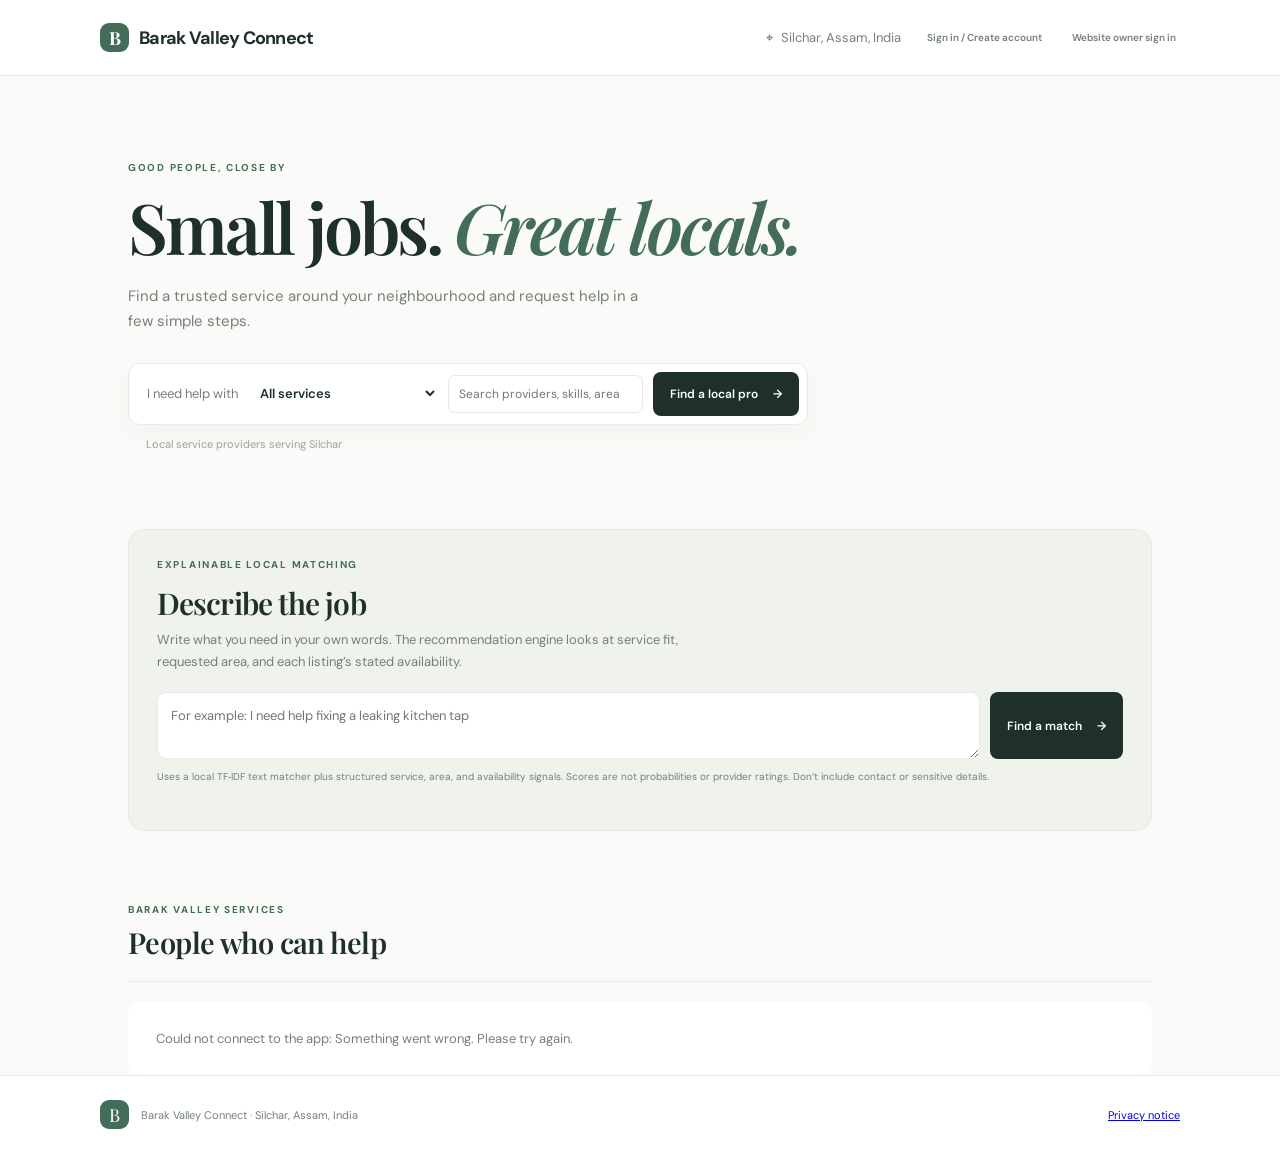
==== commit 77bc49c0: "Build explainable AI provider matching" ====
--- a/static/index.html
+++ b/static/index.html
@@ -29,14 +29,15 @@
     </section>
     <p id="success-message" class="success-message" role="status" hidden></p>
     <section class="match-section" aria-labelledby="match-title">
-      <div class="match-copy"><p class="eyebrow">NEED A HAND?</p><h2 id="match-title">Describe the job</h2>
-        <p>Tell us what you need in a sentence. We’ll compare it with the current listings and suggest a few local providers.</p></div>
+      <div class="match-copy"><p class="eyebrow">EXPLAINABLE LOCAL MATCHING</p><h2 id="match-title">Describe the job</h2>
+        <p>Write what you need in your own words. The recommendation engine looks at service fit, requested area, and each listing’s stated availability.</p></div>
       <form id="match-form" class="match-form">
         <label class="visually-hidden" for="match-description">Describe the service you need</label>
         <textarea id="match-description" name="description" required minlength="3" maxlength="300" rows="2" placeholder="For example: I need help fixing a leaking kitchen tap"></textarea>
         <button id="match-button" class="button button-dark" type="submit">Find a match <span>→</span></button>
       </form>
-      <p class="match-note">Suggestions are based on words in your request and provider listings. They are not endorsements. Don’t include contact or sensitive details.</p>
+      <p class="match-note">Uses a local TF‑IDF text matcher plus structured service, area, and availability signals. Scores are not probabilities or provider ratings. Don’t include contact or sensitive details.</p>
+      <div id="match-understanding" class="match-understanding" hidden aria-live="polite"></div>
       <div id="match-results" class="match-results" aria-live="polite"></div>
     </section>
     <section class="section-heading">
@@ -88,6 +89,7 @@
             <label>Area served<input name="area" minlength="2" maxlength="80" placeholder="e.g. Silchar"></label>
             <label>About your service<textarea name="description" maxlength="1000" rows="3"></textarea></label>
             <label>Skills or services<input name="skills" maxlength="500" placeholder="e.g. tap repair, pipe fitting"></label>
+            <label>Current availability<select name="availability"><option>Not specified</option><option>Available</option><option>Busy</option><option>Unavailable</option></select></label>
           </div>
         </div>
         <p id="account-message" class="form-message" role="status"></p>
@@ -121,6 +123,7 @@
       <label>Contact phone<input name="phone" required minlength="7" maxlength="20" placeholder="Business contact number"></label>
       <label>About this service<textarea name="description" maxlength="1000" rows="3"></textarea></label>
       <label>Skills or services<input name="skills" maxlength="500" placeholder="e.g. tap repair, pipe fitting"></label>
+      <label>Current availability<select name="availability"><option>Not specified</option><option>Available</option><option>Busy</option><option>Unavailable</option></select></label>
       <p id="provider-form-message" class="form-message" role="status"></p>
       <button class="button button-dark submit-button" type="submit">Save listing <span>→</span></button>
     </form>
--- a/static/styles.css
+++ b/static/styles.css
@@ -3,5 +3,11 @@
 
 .match-section{margin:0 0 72px;padding:28px;border:1px solid var(--line);border-radius:16px;background:var(--cream)}.match-copy{max-width:580px}.match-copy h2{font:600 30px/1.15 'Playfair Display',serif;letter-spacing:-.03em;margin:0 0 9px}.match-copy>p:last-child{color:var(--muted);font-size:13px;line-height:1.65;margin:0}.match-form{display:flex;gap:10px;margin:20px 0 10px;align-items:stretch}.match-form textarea{flex:1;min-width:0;resize:vertical;border:1px solid var(--line);border-radius:9px;padding:13px;font:13px/1.5 'DM Sans',sans-serif;outline-color:var(--green);background:white}.match-note{margin:0;color:var(--muted);font-size:10px;line-height:1.5}.match-results{display:grid;grid-template-columns:repeat(auto-fit,minmax(220px,1fr));gap:12px;margin-top:18px}.match-message{grid-column:1/-1;margin:0;color:var(--green);font-size:12px;line-height:1.5}.match-card{background:#fff;border:1px solid var(--line);border-radius:10px;padding:16px}.match-card h3{font-size:14px;margin:12px 0 5px}.match-card p{font-size:11px;color:var(--muted);margin:0 0 12px}.match-reason{font-size:10px;color:var(--green);margin-bottom:12px}.match-card .request-button{border:0;background:none;padding:0;color:var(--green);font:600 11px 'DM Sans',sans-serif;cursor:pointer}.visually-hidden{position:absolute;width:1px;height:1px;padding:0;margin:-1px;overflow:hidden;clip:rect(0,0,0,0);white-space:nowrap;border:0}@media(max-width:600px){.match-section{padding:20px;margin-bottom:54px}.match-form{flex-direction:column}.match-form .button{width:100%}}
 .match-score{font-size:11px;font-weight:700;color:var(--ink);margin:0 0 7px}.match-score span{font-weight:400;color:var(--muted)}
+.match-understanding{display:flex;align-items:center;gap:7px;flex-wrap:wrap;margin-top:16px;padding:12px 14px;background:#fff;border:1px solid var(--line);border-radius:10px;font-size:10px;color:var(--muted)}.match-understanding strong{color:var(--ink);margin-right:3px}.insight-chip{display:inline-flex;align-items:center;border-radius:20px;padding:6px 9px;background:var(--cream);color:var(--green);font-size:10px}.urgency-chip{background:#fff1e7;color:#985f32}.match-card-top{display:flex;align-items:center;justify-content:space-between;gap:8px}.availability{display:inline-flex;width:max-content;align-items:center;border-radius:20px;padding:5px 8px;font-size:9px;background:#edf3ed;color:#4c7559}.availability.busy{background:#fff4e6;color:#966d36}.availability.unavailable{background:#f8eceb;color:#a2675d}.match-reasons{margin:0 0 13px;padding-left:15px;color:var(--green);font-size:10px;line-height:1.55}.match-reasons li+li{margin-top:3px}.provider-description{font-size:11px;color:var(--muted);line-height:1.5;margin:7px 0 10px;display:-webkit-box;-webkit-line-clamp:2;-webkit-box-orient:vertical;overflow:hidden}.provider-card-status{margin:3px 0 10px}.request-button:disabled{color:#838b85;cursor:not-allowed;text-decoration:none}.demo-only-note{padding:12px;background:#faf2e7;border-radius:8px;color:#76572b;font-size:12px;line-height:1.5}.match-card .sample-label{display:block;margin:0 0 12px;line-height:1.4;width:auto}
+.match-breakdown{margin:0 0 14px;border-top:1px solid var(--line);padding-top:9px;font-size:10px;color:var(--muted)}.match-breakdown summary{cursor:pointer;color:var(--green)}.match-breakdown>div{display:grid;grid-template-columns:1fr 1fr;gap:6px;margin:10px 0}.match-breakdown>div span{display:flex;justify-content:space-between;gap:8px;text-transform:capitalize}.match-breakdown strong{color:var(--ink)}.match-breakdown p{margin:0;font-size:9px;line-height:1.5}
+.availability.not-specified{background:#f0f1ee;color:#758078}
 .provider-search{min-width:170px;border:1px solid var(--line);border-radius:7px;padding:10px;font:12px 'DM Sans',sans-serif}.provider-link{color:var(--ink);text-decoration:none}.provider-link:hover{text-decoration:underline;color:var(--green)}.profile-main{padding-top:38px;padding-bottom:80px;max-width:820px}.back-link{display:inline-block;color:var(--green);font-size:12px;text-decoration:none;margin:0 0 20px}.profile-card{background:#fff;border:1px solid var(--line);border-radius:16px;padding:clamp(22px,5vw,48px)}.profile-card h1{font:600 clamp(34px,6vw,52px)/1.1 'Playfair Display',serif;margin:20px 0 8px}.profile-card h2{font:600 21px 'Playfair Display',serif;margin-top:28px}.profile-top{display:flex;justify-content:space-between;align-items:center;margin-bottom:34px}.profile-top .avatar{width:58px;height:58px;font-size:25px}.profile-area,.profile-description{color:var(--muted);line-height:1.7}.profile-description{white-space:pre-line;margin:28px 0}.skill-list{display:flex;gap:8px;flex-wrap:wrap;padding:0;list-style:none}.skill-list li{background:var(--cream);color:var(--green);border-radius:18px;padding:7px 11px;font-size:12px}.profile-cta{display:inline-block;text-decoration:none;margin:24px 0 12px}.sample-label{font-size:10px;color:#8a6948;background:#faf2e7;padding:5px 8px;border-radius:6px;width:max-content}.provider-card .sample-label{margin-top:5px}.account-mode,.account-actions{display:flex;gap:10px;margin:14px 0}.account-mode .manage-button,.account-actions .manage-button{cursor:pointer}.account-panel{max-height:85vh;overflow:auto}.account-panel select,.request-form select{display:block;width:100%;margin-top:7px;border:1px solid var(--line);border-radius:8px;padding:12px;background:#fff;font:13px 'DM Sans',sans-serif}.account-details{max-height:35vh;overflow:auto;margin:14px 0}.account-request{border-top:1px solid var(--line);padding:12px 0;font-size:12px}.account-request p{color:var(--muted);margin-bottom:0}.profile-edit-form label{display:block;font-size:11px;font-weight:600;margin:12px 0}.profile-edit-form input,.profile-edit-form textarea{display:block;width:100%;border:1px solid var(--line);border-radius:8px;padding:10px;margin-top:6px;font:13px 'DM Sans',sans-serif}.header-actions{display:flex;gap:10px;align-items:center}.search-row input[type=search]{flex:1;min-width:130px;border:1px solid var(--line);border-radius:7px;padding:10px;font:12px 'DM Sans',sans-serif}@media(max-width:700px){.header-actions{gap:5px}.header-actions .manage-button{font-size:10px;padding:8px}.location span{display:none}.search-row input[type=search]{width:100%;flex-basis:100%}.account-mode,.account-actions{flex-wrap:wrap}}
 @media(max-width:520px){.topbar{height:auto;min-height:76px;align-items:flex-start;padding:12px 16px;flex-wrap:wrap}.header-actions{width:100%;justify-content:space-between}.brand{font-size:16px}.profile-main{padding-top:24px}}
+/* Keep narrow phone layouts within the viewport and make the main action easy to tap. */
+@media(max-width:700px){main{min-width:0;padding-left:20px;padding-right:20px}.hero h1{font-size:clamp(38px,10vw,54px)}.hero h1 em{display:block}.search-row{min-width:0}.search-row select,.search-row input[type=search]{min-width:0;flex:1 1 100%;width:100%}.search-row .button{min-height:46px}.match-section,.match-form,.match-results{min-width:0}.match-results{grid-template-columns:minmax(0,1fr)}.provider-card,.match-card{min-width:0;overflow-wrap:anywhere}}
+@media(max-width:390px){.topbar{padding-left:14px;padding-right:14px}.header-actions{gap:6px!important;justify-content:flex-start;flex-wrap:wrap}.header-actions .manage-button{font-size:10px;padding:7px 5px}.hero{padding-top:48px}.hero h1{font-size:38px}.intro{font-size:14px}.search-row{padding:10px}.match-section{padding:16px}}
